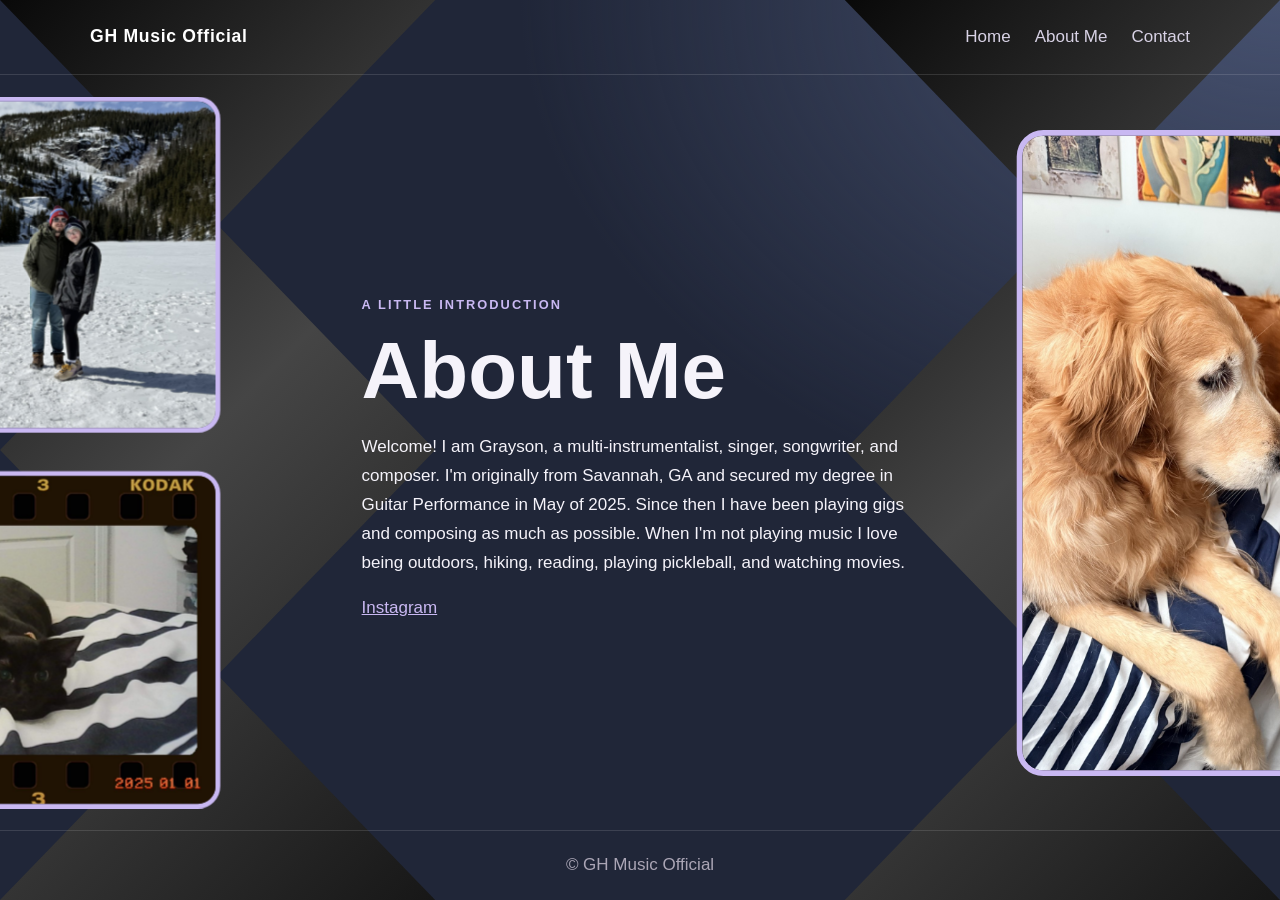
==== aboutme/index.html @ ed9d7305 "Add files via upload Upload Website" ====
<!doctype html>
<html lang="en">
<head>
  <meta charset="utf-8">
  <meta name="viewport" content="width=device-width, initial-scale=1">
  <title>About Me | GH Music Official</title>
  <link rel="stylesheet" href="../style.css">
</head>
<body class="aboutme">
  <header class="site-header">
    <a class="logo" href="/">GH Music Official</a>
    <nav aria-label="Main navigation">
     <a href="../index.html">Home</a>
<a href="../aboutme/index.html">About Me</a>
<a href="../contact/index.html">Contact</a>
    </nav>
  </header>

  <main class="about-layout">
  <div class="about-left-photos">
    <img src="../images/amtopleft.jpg" alt="Describe this photo">
    <img src="../images/ambottomleft.jpg" alt="Describe this photo">
  </div>

  <section class="about-copy">
    <p class="eyebrow">A little introduction</p>
    <h1>About Me</h1>
    <p>Welcome! I am Grayson, a multi-instrumentalist, singer, songwriter, and composer. I'm originally from Savannah, GA and secured my degree in Guitar Performance
in May of 2025. Since then I have been playing gigs and composing as much as possible.
When I'm not playing music I love being outdoors, hiking, reading, playing pickleball, and watching movies. </p>
    <a class="purple-link" href=https://www.instagram.com/grays_guitar/>Instagram</a>
  </section>

  <img class="about-right-photo"
       src="../images/amright.jpg"
       alt="Describe this photo">
</main>



  <footer>© GH Music Official</footer>
</body>
</html>
---- style.css ----
* {
  box-sizing: border-box;
}

body {
  margin: 0;
  min-height: 100vh;
  display: flex;
  flex-direction: column;
  background:
    radial-gradient(ellipse at top right, #254b38 0, transparent 38%),
    #10221b;
  color: #f5f3fa;
  font: 17px/1.7 Arial, sans-serif;
}

.site-header {
  display: flex;
  justify-content: space-between;
  align-items: center;
  gap: 24px;
  padding: 22px max(6%, calc((100% - 1100px) / 2));
  border-bottom: 1px solid #ffffff20;
}

.logo {
  color: #fff;
  font-size: 1.1rem;
  font-weight: bold;
  letter-spacing: 0.04em;
  text-decoration: none;
}

nav {
  display: flex;
  flex-wrap: wrap;
  gap: 24px;
}

nav a {
  color: #d8d2e5;
  text-decoration: none;
}

nav a:hover,
nav a:focus {
  color: #c9b8f2;
}

.content {
  width: min(760px, 88%);
  margin: auto;
  padding: 100px 0;
}

.eyebrow {
  color: #c9b8f2;
  font-size: 0.8rem;
  font-weight: bold;
  letter-spacing: 0.16em;
  text-transform: uppercase;
}

h1 {
  margin: 0 0 20px;
  font-size: clamp(2.7rem, 8vw, 5rem);
  line-height: 1.05;
}

.content p {
  color: #d4d1dc;
}

.button {
  display: inline-block;
  margin-top: 16px;
  padding: 11px 20px;
  border-radius: 999px;
  background: #c9b8f2;
  color: #18251e;
  font-weight: bold;
  text-decoration: none;
}

.button:hover,
.button:focus {
  background: #ded2fa;
}

.email {
  color: #c9b8f2;
}

footer {
  padding: 20px;
  border-top: 1px solid #ffffff20;
  color: #aaa5b5;
  text-align: center;
}

@media (max-width: 540px) {
  .site-header {
    align-items: flex-start;
    flex-direction: column;
  }

  .content {
    padding: 70px 0;
  }
}

body {
  position: relative;
  isolation: isolate;
  background:
    radial-gradient(ellipse at top right, #254b38 0, transparent 38%),
    #10221b;
}

body::before,
body::after {
  content: "";
  position: fixed;
  top: 0;
  bottom: 0;
  z-index: 0;
  width: 34vw;
  pointer-events: none;
  background: linear-gradient(135deg, #090909, #454545 48%, #171717);
  clip-path: polygon(0 0, 100% 0, 58% 50%, 100% 100%, 0 100%, 42% 50%);
}

body::before {
  left: 0;
}

body::after {
  right: 0;
  transform: scaleX(-1);
}

.site-header,
.content,
footer {
  position: relative;
  z-index: 1;
}

@media (max-width: 600px) {
  body::before,
  body::after {
    width: 20vw;
    opacity: 0.45;
  }
}

body.aboutme::before {
  left: auto;
  right: 0;
  transform=y (rotate90)
}

body.aboutme {
  background:
    radial-gradient(ellipse at top right, #46516f 0, transparent 42%),
    #202638;
}

body.aboutme::after {
  right: auto;
  left: 0;
  transform: none;
}

body.contact {
  background:
    radial-gradient(ellipse at top right, #80663a 0, transparent 42%),
    #302817;
}



body.aboutme::before,
body.aboutme::after {
  transform: none;
  clip-path: polygon(
    0 0, 100% 0,
    50% 25%,
    100% 50%,
    50% 75%,
    100% 100%,
    0 100%,
    50% 75%,
    0 50%,
    50% 25%
  );
}



.home-layout {
  width: min(1200px, 92%);
  margin: auto;
  padding: 70px 0;
  display: grid;
  grid-template-columns: minmax(0, 1fr) minmax(300px, 2fr) minmax(0, 1fr);
  gap: 32px;
  align-items: center;
}

.home-copy {
  min-width: 0;
}

.side-image {
  display: block;
  width: 100%;
  max-height: 360px;
  object-fit: cover;
  border: 2px solid #D6B979;
  border-radius: 14px;
}

@media (max-width: 700px) {
  .home-layout {
    grid-template-columns: 1fr 1fr;
  }

  .home-copy {
    grid-column: 1 / -1;
    grid-row: 1;
  }

  .side-image {
    max-height: 240px;
  }
}


.one-image {
  position: relative;
  z-index: 2;
  transform: translateX(-2in) scale(1.3);
  transform-origin: center;
}

@media (max-width: 700px) {
  .featured-image {
    transform: scale(1.1);
  }
}


.two-image {
  position: relative;
  z-index: 2;
  transform: translateX(2in) scale(1.3);
  transform-origin: center;
}

@media (max-width: 700px) {
  .featured-image {
    transform: scale(1.1);
  }
}

.purple-link {
  color: #c9b8f2;
}

.purple-link:hover {
  color: #ded2fa;
}


.about-layout {
  position: relative;
  z-index: 1;
  width: min(1200px, 92%);
  margin: auto;
  padding: 70px 0;
  display: grid;
  grid-template-columns: minmax(150px, 0.8fr) minmax(300px, 1.6fr) minmax(150px, 0.8fr);
  gap: 32px;
  align-items: center;
}

.about-copy {
  min-width: 0;
}

.about-left-photos {
  display: grid;
  gap: 24px;
}

.about-left-photos img,
.about-right-photo {
  display: block;
  width: 100%;
  max-height: 340px;
  object-fit: cover;
  border: 3px solid #c9b8f2;
  border-radius: 14px;
}

@media (max-width: 700px) {
  .about-layout {
    grid-template-columns: 1fr 1fr;
  }

  .about-copy {
    grid-column: 1 / -1;
    grid-row: 1;
  }

  .about-left-photos img,
  .about-right-photo {
    max-height: 240px;
  }
}

.about-left-photos {
  position: relative;
  z-index: 2;
  transform: translateX(-2in) scale(1.6);
  transform-origin: center;
}


.about-right-photo {
  position: relative; 
  z-index: 2; 
  transform: translateX(2in) scale(1.9);
  transform-origin: center;
}


.contact-layout {
  position: relative;
  z-index: 1;
  width: min(1100px, 90%);
  min-height: 560px;
  margin: auto;
  padding: 70px 0;
  display: flex;
  align-items: center;
  justify-content: center;
}

.contact-copy {
  width: min(620px, 100%);
  text-align: center;
}

.contact-right {
  position: absolute;
  top: 15%;
  right: 0;
  display: block;
  width: min(25vw, 280px);
  height: 460px;
  object-fit: cover;
  border: 3px solid #c9b8f2;
  border-radius: 14px;
  transform: translateX(2.3in);
  transform-origin: center;

}

@media (max-width: 700px) {
  .contact-layout {
    min-height: auto;
    flex-direction: column;
    gap: 32px;
  }

  .contact-right {
    position: static;
    transform: none;
    width: min(100%, 360px);
    height: 320px;
  }
}


.contact-left {
  position: absolute;
  top: 15%;
  left: 0;
  transform: translateY(-50%);
  display: block;
  width: min(25vw, 280px);
  height: 460px;
  object-fit: cover;
  border: 3px solid #c9b8f2;
  border-radius: 14px;
  transform: translateX(-2.3in);
  transform-origin: center;
  
}

@media (max-width: 700px) {
  .contact-left {
    position: static;
    transform: none;
    width: min(100%, 360px);
    height: 320px;
  }
}
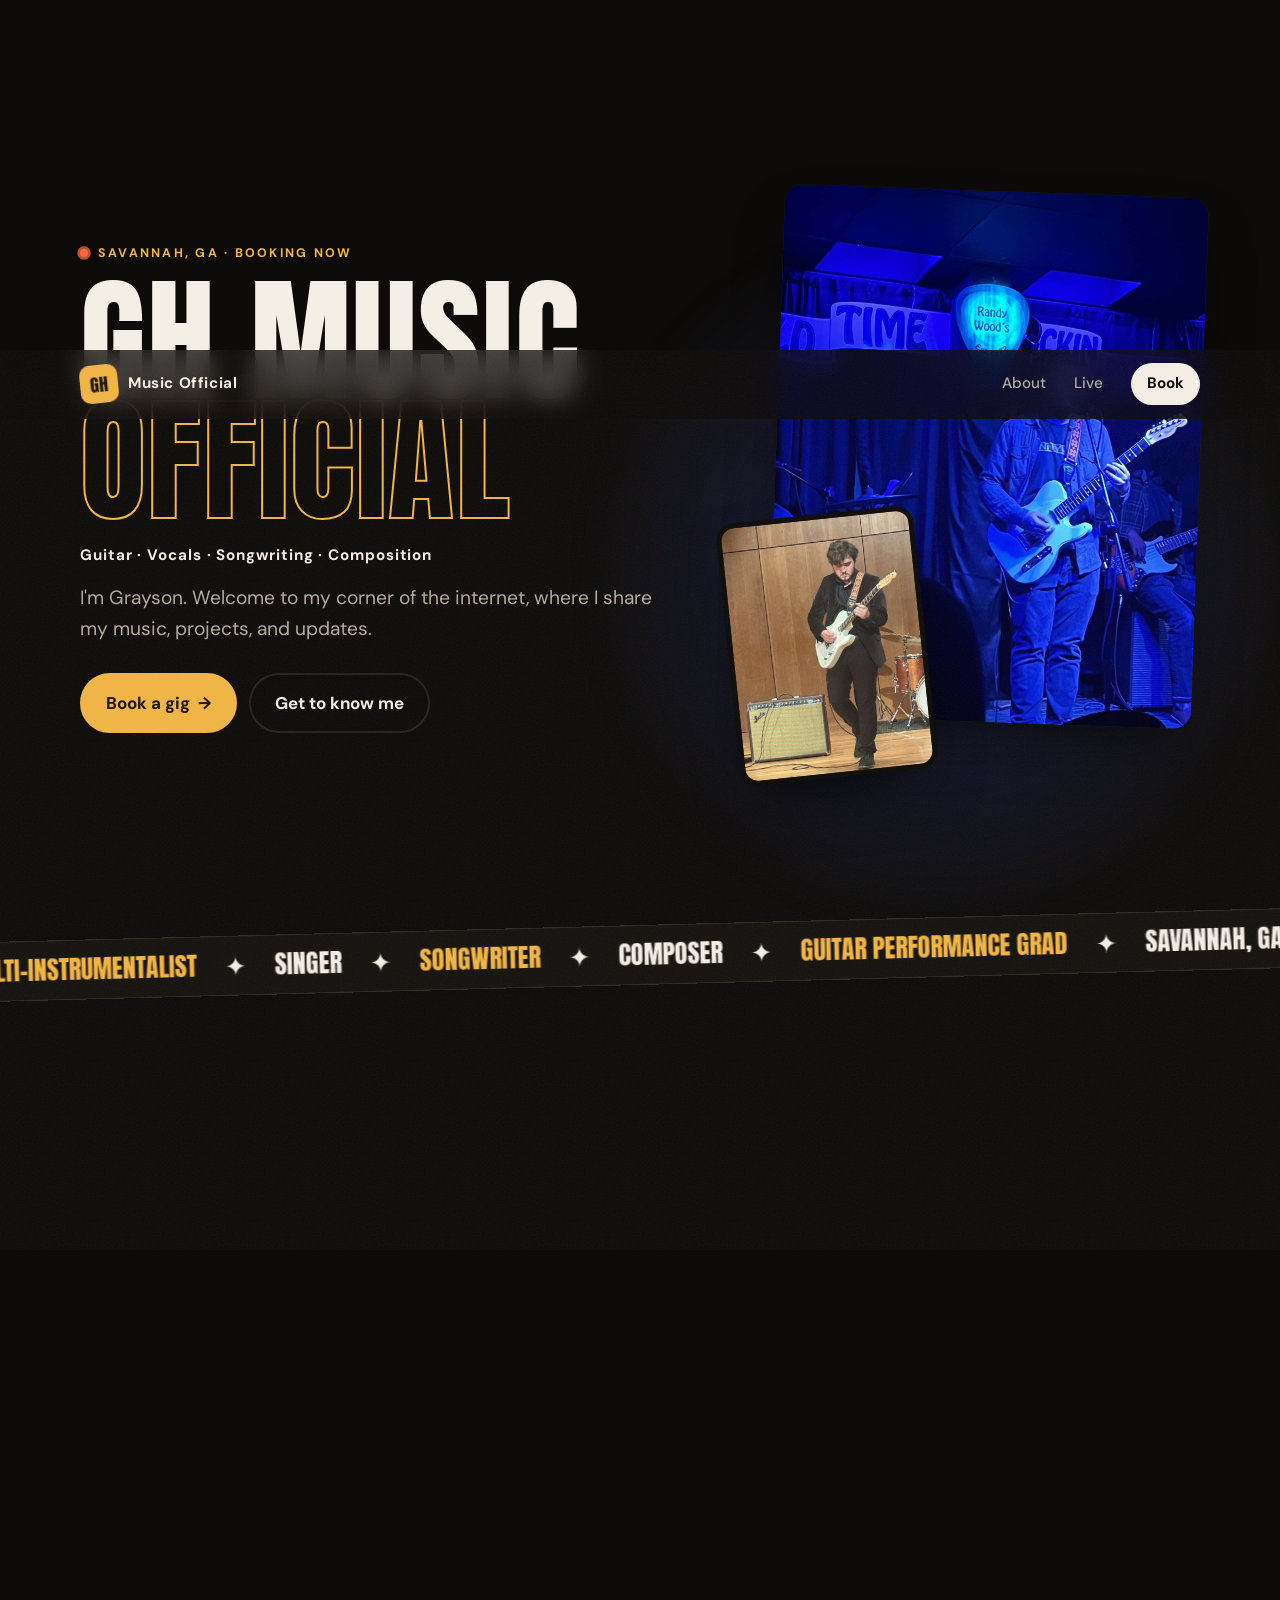
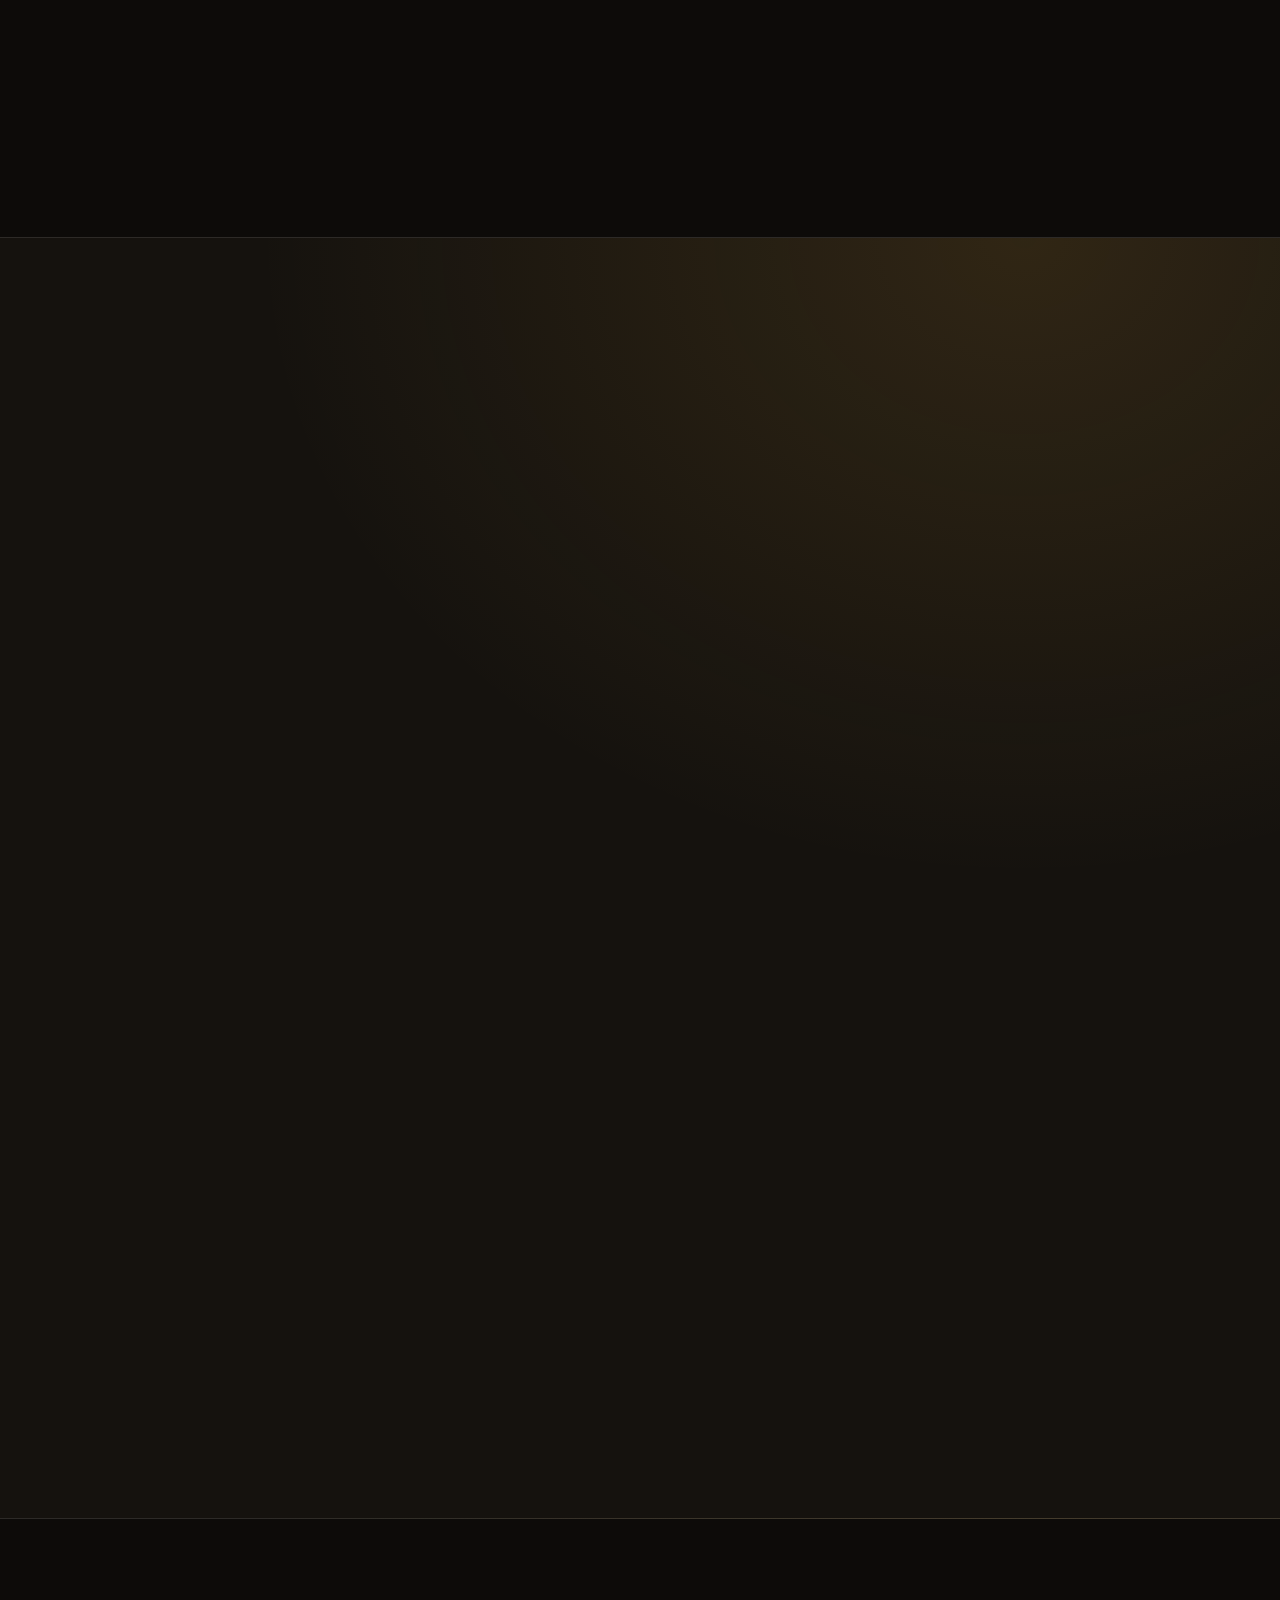
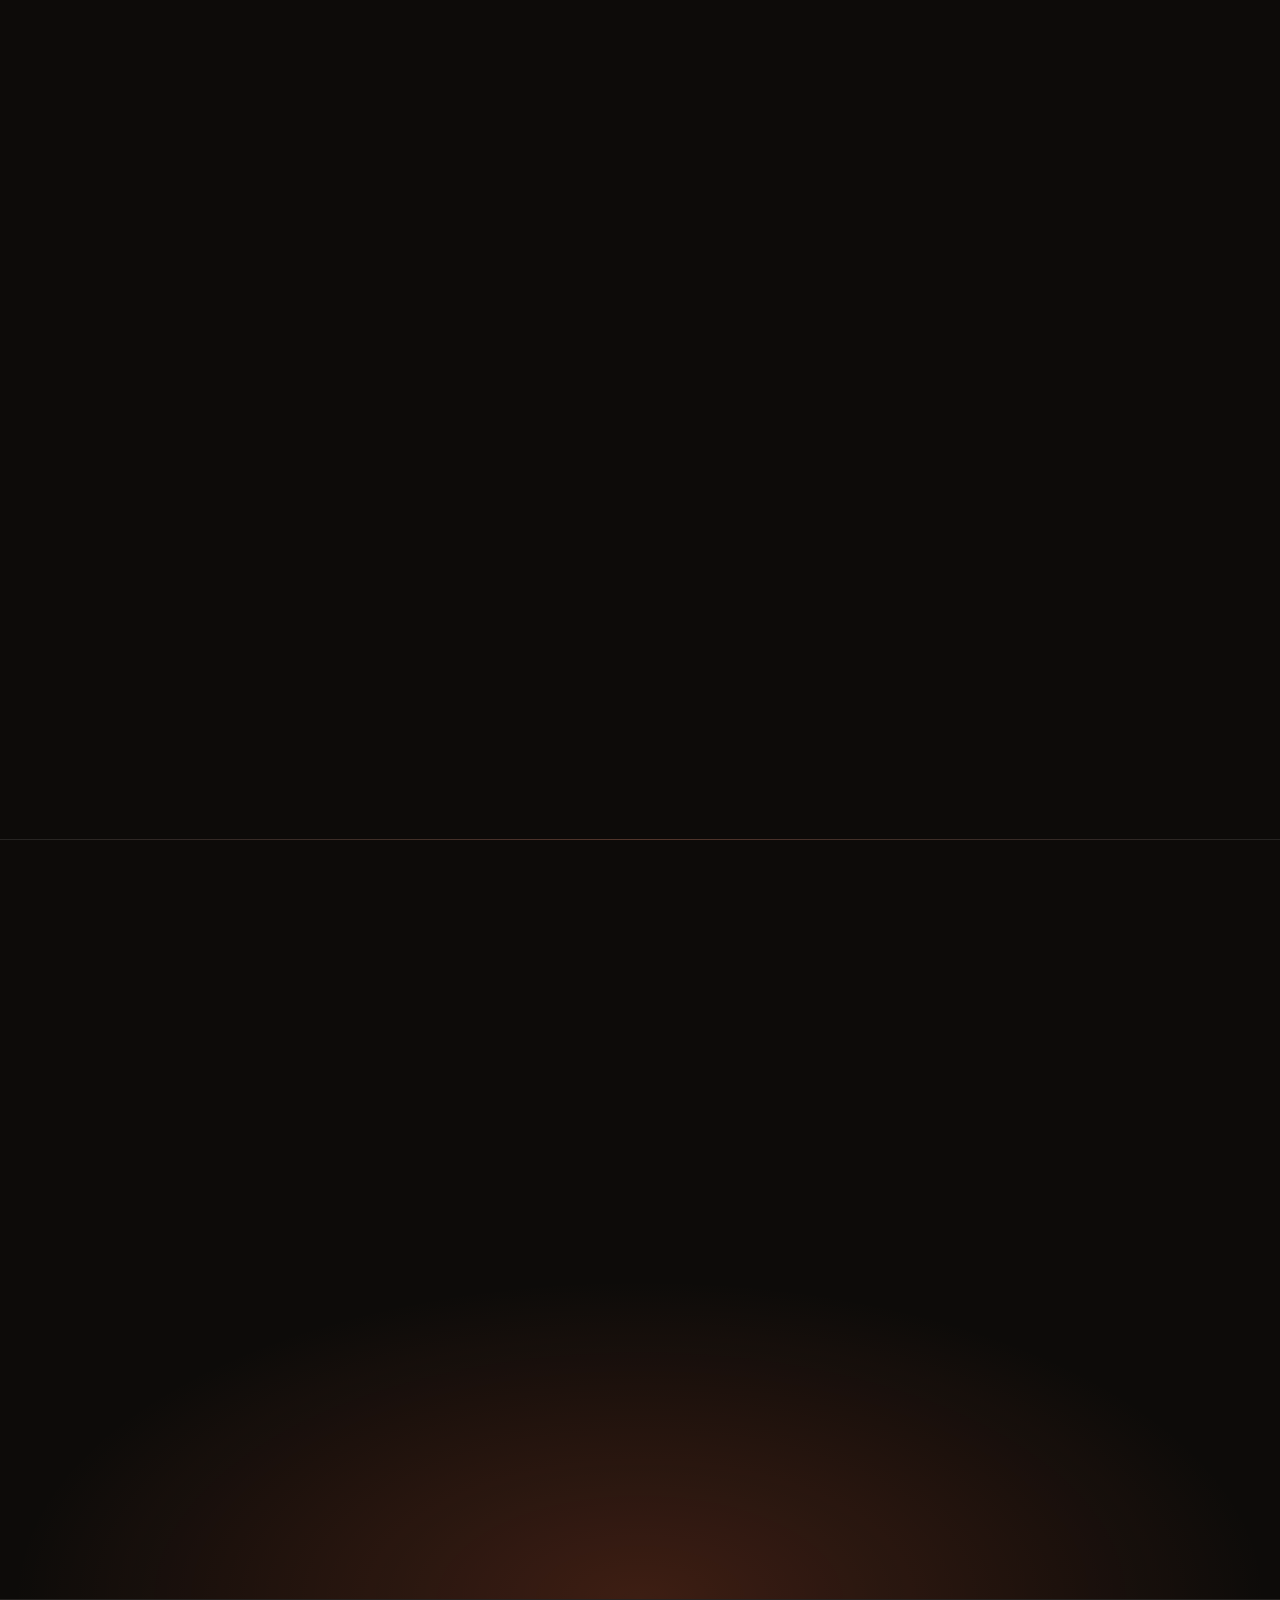
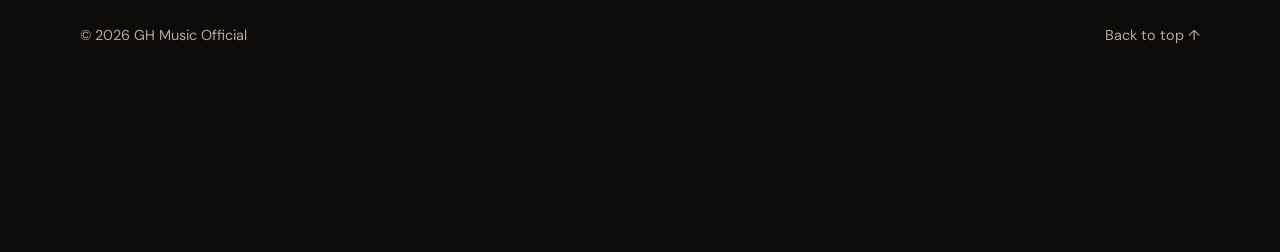
==== commit 222eca9f: "Thank you claude" ====
--- a/aboutme/index.html
+++ b/aboutme/index.html
@@ -1,50 +1,14 @@
-<!doctype html>
-<html lang="en">
-<head>
-  <meta charset="utf-8">
-  <meta name="viewport" content="width=device-width, initial-scale=1">
-  <title>About Me | GH Music Official</title>
-  <link rel="stylesheet" href="../style.css">
-</head>
-<body class="aboutme">
-  <header class="site-header">
-    <a class="logo" href="/">GH Music Official</a>
-    <nav aria-label="Main navigation">
-     <a href="../index.html">Home</a>
-<a href="../aboutme/index.html">About Me</a>
-<a href="../contact/index.html">Contact</a>
-    </nav>
-  </header>
-
-  <main class="about-layout">
-  <div class="about-left-photos">
-    <img src="../images/amtopleft.jpg" alt="Describe this photo">
-    <img src="../images/ambottomleft.jpg" alt="Describe this photo">
-  </div>
-
-  <section class="about-copy">
-    <p class="eyebrow">A little introduction</p>
-    <h1>About Me</h1>
-    <p>Welcome! I am Grayson, a multi-instrumentalist, singer, songwriter, and composer. I'm originally from Savannah, GA and secured my degree in Guitar Performance
-in May of 2025. Since then I have been playing gigs and composing as much as possible.
-When I'm not playing music I love being outdoors, hiking, reading, playing pickleball, and watching movies. </p>
-    <a class="purple-link" href=https://www.instagram.com/grays_guitar/>Instagram</a>
-  </section>
-
-  <img class="about-right-photo"
-       src="../images/amright.jpg"
-       alt="Describe this photo">
-</main>
-
-
-
-  <footer>© GH Music Official</footer>
-</body>
-</html>
-
-
-
-
-
-
-
+<!doctype html>
+<html lang="en">
+<head>
+  <meta charset="utf-8">
+  <meta name="viewport" content="width=device-width, initial-scale=1">
+  <title>About Me | GH Music Official</title>
+  <meta http-equiv="refresh" content="0; url=../#about">
+  <link rel="canonical" href="https://ghmusicofficial.com/#about">
+  <style>body{background:#0d0b09;color:#f4efe6;font:16px system-ui,sans-serif;padding:40px}a{color:#f2b544}</style>
+</head>
+<body>
+  <p>About Me has moved to the home page. <a href="../#about">Take me there →</a></p>
+</body>
+</html>
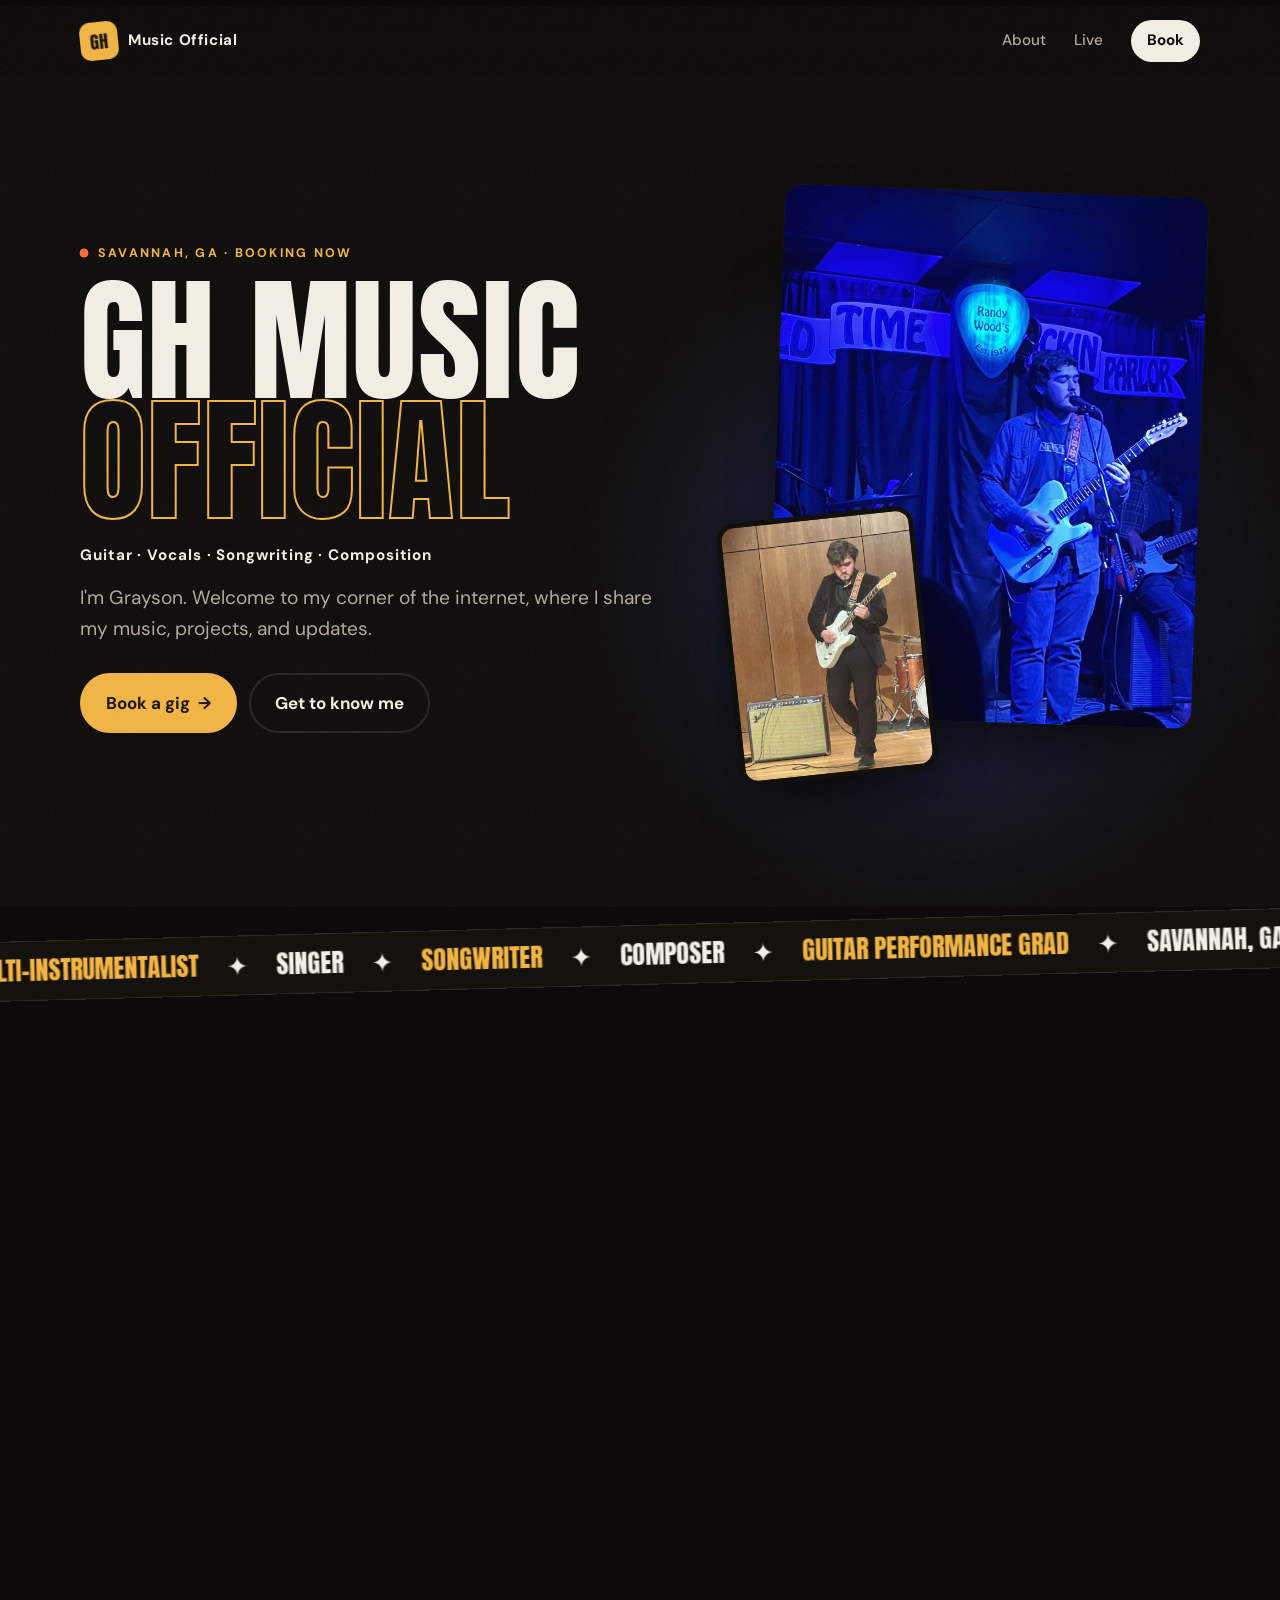
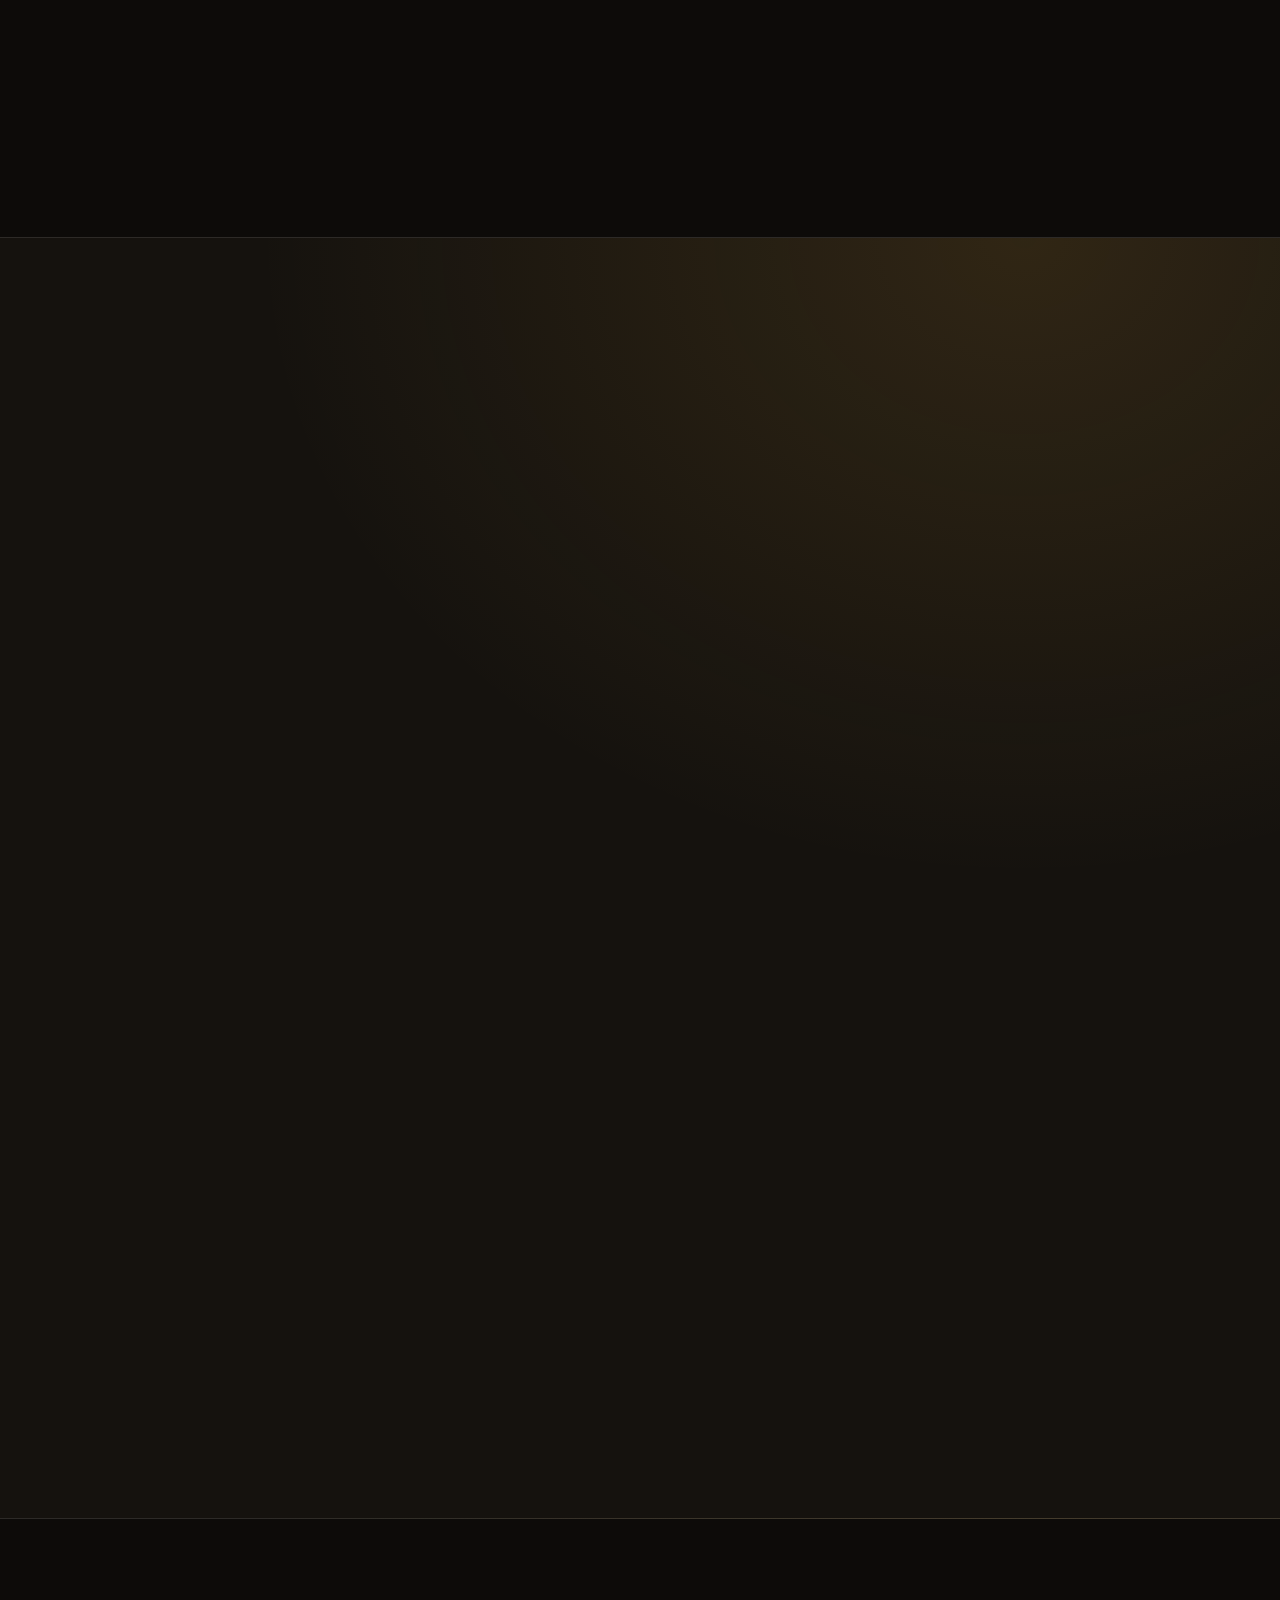
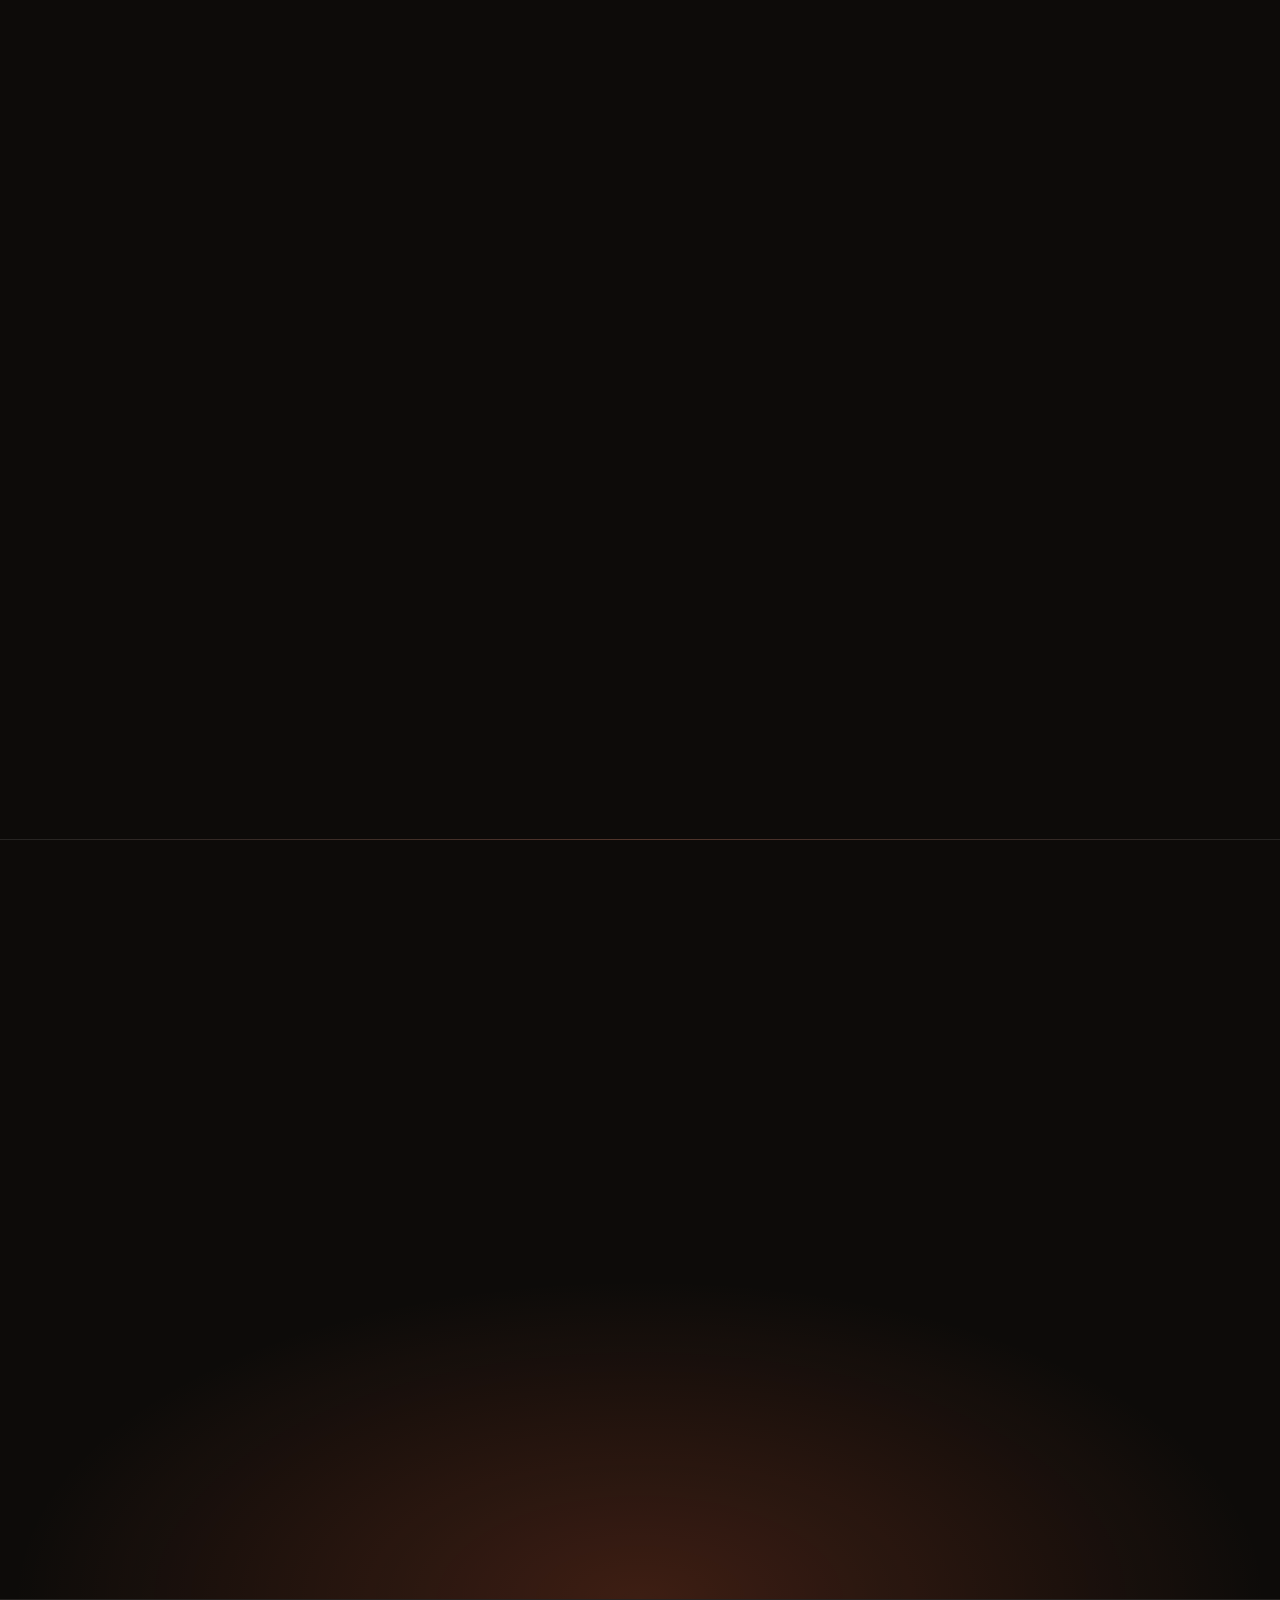
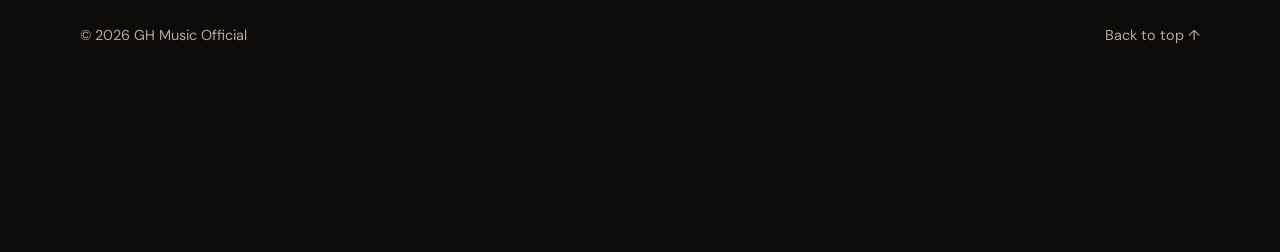
==== commit 27d0d606: "Added Favicon" ====
--- a/aboutme/index.html
+++ b/aboutme/index.html
@@ -4,6 +4,7 @@
   <meta charset="utf-8">
   <meta name="viewport" content="width=device-width, initial-scale=1">
   <title>About Me | GH Music Official</title>
+  <link rel="icon" href="../favicon.svg" type="image/svg+xml">
   <meta http-equiv="refresh" content="0; url=../#about">
   <link rel="canonical" href="https://ghmusicofficial.com/#about">
   <style>body{background:#0d0b09;color:#f4efe6;font:16px system-ui,sans-serif;padding:40px}a{color:#f2b544}</style>
